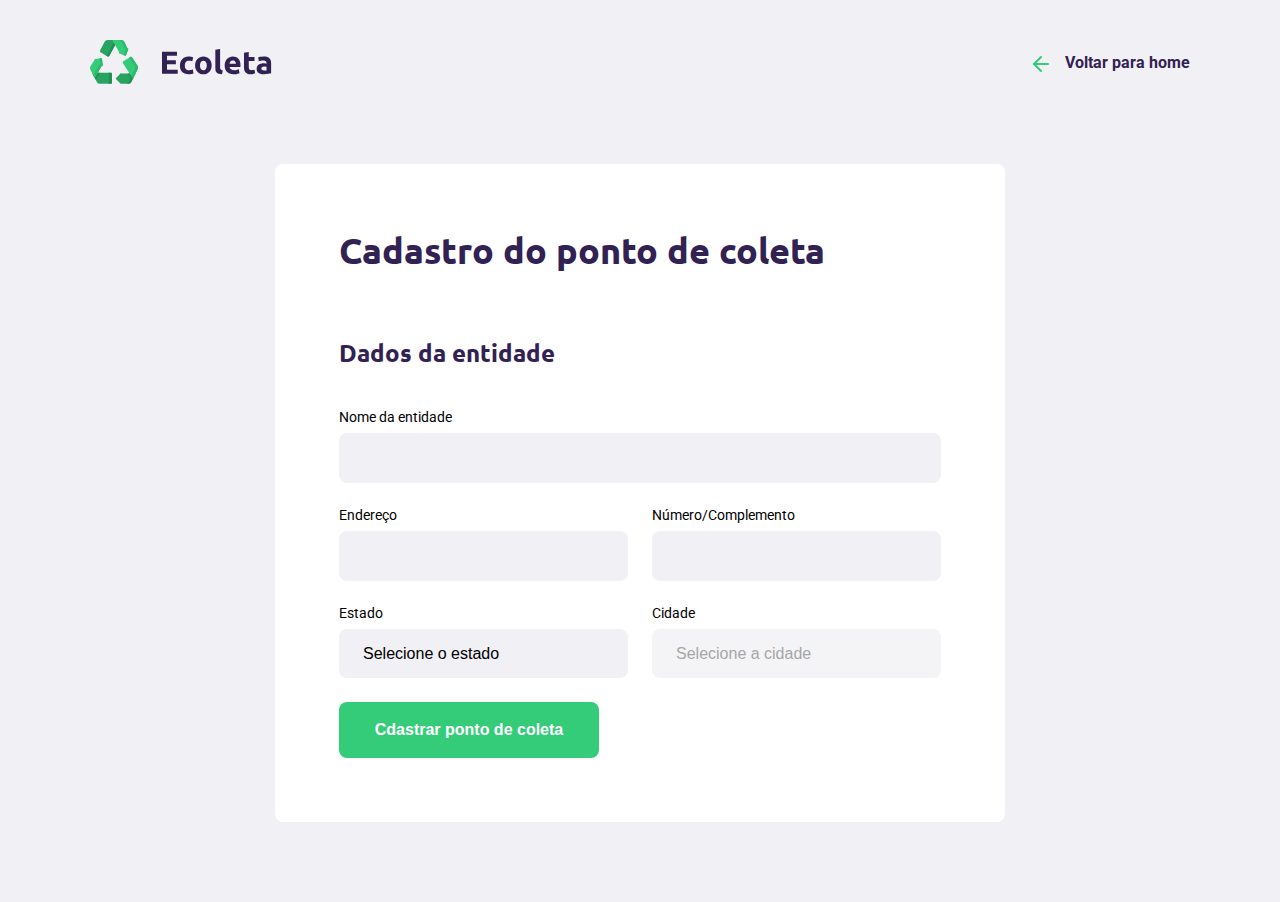
==== create-point.html @ 8f97a9f0 "Metade da terceira tela" ====
<!DOCTYPE html>
<html lang="pt-br">

<head>
    <meta charset="UTF-8">
    <meta http-equiv="X-UA-Compatible" content="IE=edge">
    <meta name="viewport" content="width=device-width, initial-scale=1.0">
    <link rel="stylesheet" href="./style/style.css">
    <link rel="stylesheet" href="./style/create-point.css">
    <link rel="stylesheet" href="./style/responsive.css">
    <link rel="preconnect" href="https://fonts.googleapis.com">
    <link rel="preconnect" href="https://fonts.gstatic.com" crossorigin>
    <link
        href="https://fonts.googleapis.com/css2?family=Roboto:ital,wght@0,100;0,300;0,400;0,500;0,700;1,100;1,300;1,400;1,500;1,700&display=swap"
        rel="stylesheet">
    <link href="https://fonts.googleapis.com/css2?family=Ubuntu:wght@700&display=swap" rel="stylesheet">
    <title>Criar um ponto de coleta</title>
</head>

<body>
    <div id="page-create-point">
        <div class="content">
            <header>
                <img src="./assets/logo.svg" alt="Logomarca">

                <a href="./index.html"> <span></span>Voltar para home</a>
            </header>
        </div>
        <form action="">
            <h1>Cadastro do ponto de coleta</h1>

            <fieldset>
                <legend>
                    <h2>Dados da entidade</h2>
                </legend>
                <div class="fild">
                    <label for="name">Nome da entidade</label>
                    <input type="text" name="name">
                </div>

                <div class="field-group">
                    <div class="fild">
                        <label for="address">Endereço</label>
                        <input type="text" name="adress">
                    </div>
                    <div class="fild">
                        <label for="adress2">Número/Complemento</label>
                        <input type="text" name="address2">
                    </div>
                </div>

                <div class="field-group">
                    <div class="fild">
                        <label for="uf">Estado</label>
                        <select name="uf" id="">
                            <option value="">Selecione o estado</option>
                        </select>
                    </div>

                    <div class="fild">
                        <label for="city">Cidade</label>
                        <select name="city" id="" disabled>
                            <option value="">Selecione a cidade</option>
                        </select>
                    </div>
                </div>
            </fieldset>

            <!-- <fieldset>
                <legend>
                    <h2>Itens de coleta</h2>
                </legend>

            </fieldset> -->

            <button type="submit">
                Cdastrar ponto de coleta
            </button>
        </form>
    </div>

    <script src="scripts/create-point.js" defer type="text/javascript">

    </script>
</body>

</html>
---- style/style.css ----
:root{
    --greenpeace: #34CB79;
    --hover-greenpeac: #2fb86e;
    --desaturado: #E1FAEC;
    --titles: #322153;
    --texts: #6C6C80;
    --texts-sup: #A0A0B2;
    --blocks: #fff;
    --backgroun: #F0F0F5;
}
*{
    box-sizing: border-box;
    margin: 0;
    padding: 0;
}
body{
    font-family: 'Roboto', arial, sans-serif;

    background-color: var(--backgroun);

    --webkit-font-smoothin: antialiased;
}

a{
    text-decoration: none;
}

h1, h2, h3, h4, h5, h6{
    color: var(--titles);
    font-family: 'Ubuntu', sans-serif;
}
header{
    margin-top: 40px;
    display: flex;
    justify-content: space-between;
    align-items: center;
}

#page-home header a{
    display: flex;
    color: var(--titles);
    font-weight: 700;
}

#page-home .content header a span{
    background: url(../assets/log-in.svg);
    width: 20px;
    height: 20px;
    margin-right: 15px;
    display: flex;
}

#page-home main{
    display: flex;
    flex-direction: column;
    max-width: 560px;
    flex-grow: 1;
    justify-content: center;
}
#page-home main p{
    font-size: 24px;
    line-height: 38px;
    color: var(--texts);

}

#page-home main a{
    max-width: 360px;
    background-color: var(--greenpeace);
    height: 72px;
    border-radius: 8px;
    display: flex;
    align-items: center;
    margin-top: 40px;
    color: var(--blocks);
    
}

#page-home main a:hover{
    background-color: var(--hover-greenpeac);
    transition: 400ms;
}

#page-home main a span{
    background-color: rgba(0, 0, 0, 0.08);
    
    border-top-left-radius: 8px;
    border-bottom-left-radius: 8px;
    height: 72px;
    width: 72px;
    
    display: flex;
    align-items: center;
    justify-content: center;
}

#page-home main a span::after{
    content: "";
    background-image: url('../assets/search.svg');
    width: 20px;
    height: 20px;
}

#page-home main a strong{
    display: flex;
    flex: 1;
    justify-content: center;
}

#page-home main h1{
    font-size: 54px;
    color: var(--titles);
}


.modal-overlay{
    opacity: 0;
    visibility: hidden;
    position: fixed;
    top: 0;
    width: 100%;
    height: 100%;
    background-color: rgba(0, 0, 0, 0.93);
}

.modal-overlay.active{
        opacity: 1;
        visibility: visible;
}

.modal-overlay h1{
    color: #fff;
    margin-bottom: 28px;
    font-size: 38px;
}

#card-form{
    display: flex;
    flex-direction: column;
    justify-content: center;
    align-items: center;
    height: 100vh;
}

#form-coleta{
    width: 400px;
    text-align: center;
}

#form-coleta form input, #form-coleta button{
    min-width: 400px;
    height: 48px;
    border-radius: 8px;
    border: none;
    font-family: 'Roboto', Arial, Helvetica, sans-serif;
    font-size: 14px;
}

#form-coleta form input{
    box-sizing: border-box;
    padding-left: 20px;
    margin-bottom: 5px;
    color: var(--texts-sup);
    
}

#form-coleta form button{
    background-color: var(--greenpeace);
    color: var(--blocks);
    font-size: 18px;
    height: 58px;
    font-weight: 600;
}
#form-coleta form button:hover{

background-color: var(--hover-greenpeac);
transition: 400ms;

}
---- style/create-point.css ----
:root{
    --greenpeace: #34CB79;
    --hover-greenpeac: #2fb86e;
    --desaturado: #E1FAEC;
    --titles: #322153;
    --texts: #6C6C80;
    --texts-sup: #A0A0B2;
    --blocks: #fff;
    --backgroun: #F0F0F5;
}
#page-create-point{
    width: 90%;
    max-width: 1100px;

    margin: 0px auto;
}

#page-create-point header a{
    color: var(--titles);
    font-weight: bold;
    display: flex;
    align-items: center;

}

#page-create-point header a span{
    background-image: url(../assets/arrow-left.svg);
    margin-right: 16px;
    display: flex;    
    width: 20px;
    height: 20px;
}

form{
    max-width: 730px;
    margin: 80px auto;

    background-color: white;
    padding: 64px;

    border-radius: 8px;
}

form h1{
    font-size: 36px;
}

form fieldset{
    margin-top: 64px;
    border: none;
}

form legend{
    margin-bottom: 40px;
}

form legend h2{
    font-size: 24px;
}

form .fild{
    /*PREENCHE TUDO*/
    display: flex;
    flex: 1;
    flex-direction: column;
    margin-bottom: 24px;
}

form .field-group{
    display: flex;

}

form input, form select{
    background-color: var(--backgroun);
    border: none;
    padding: 16px 24px;
    font-size: 16px;
    outline: none;
    border-radius: 8px;
}

form select{
    -webkit-appearance: none;
    -moz-appearance: none;
    appearance: none;

    /* TIRAR A SETINHA, FORMATAÇÃO PADRÃO DO NAVEGADOPR */
}

form label{
    font-size: 14px;
    margin-bottom: 8px;
}

form .field-group .fild + .fild{ /*PEGANDO O SEGUNDO ELEMENTO DO GRUPO*/
    margin-left: 24px;
}

form button{
    width: 260px;
    background-color: var(--greenpeace);

    border: none;
    font-size: 16px;
    font-weight: bold;
    height: 56px;

    color: var(--blocks);
    border-radius: 8px;
}

form button:hover{
    background-color: var(--hover-greenpeac);
    transition: background-color 400ms;
}
---- style/responsive.css ----
@media(max-width: 900px){ /*max: quando for menor que vai ser aplicado*/
    #page-home{
        background-position-x: 70vw;
    }

    #page-home .content{
        align-items: center;
        text-align: center;
    }
    #page-home header a{
        position: absolute;
        bottom: 48px;
        left: 50%;
        transform: translateX(-50%);/*acha ponto medio e joga no meio*/
    }
    #page-home main{
        align-items: center;
    }
}

@media(min-width: 1700px){
    #page-home{
        background-position-x: 40vw;
    }
}

@media(max-height:760px) {
    #page-home{
        background-position-y: 200px;
    }
}

@media(max-height:740px) {
    #page-home main h1{
        font-size: 2.5em;
        
    }

    #page-home main p{ 
        font-size: 1.3rem;
        line-height: 25px;
    }

    #page-home header a{
        position: absolute;
        bottom: 38px;
        left: 50%;
        transform: translateX(-50%);/*acha ponto medio e joga no meio*/
    }
}
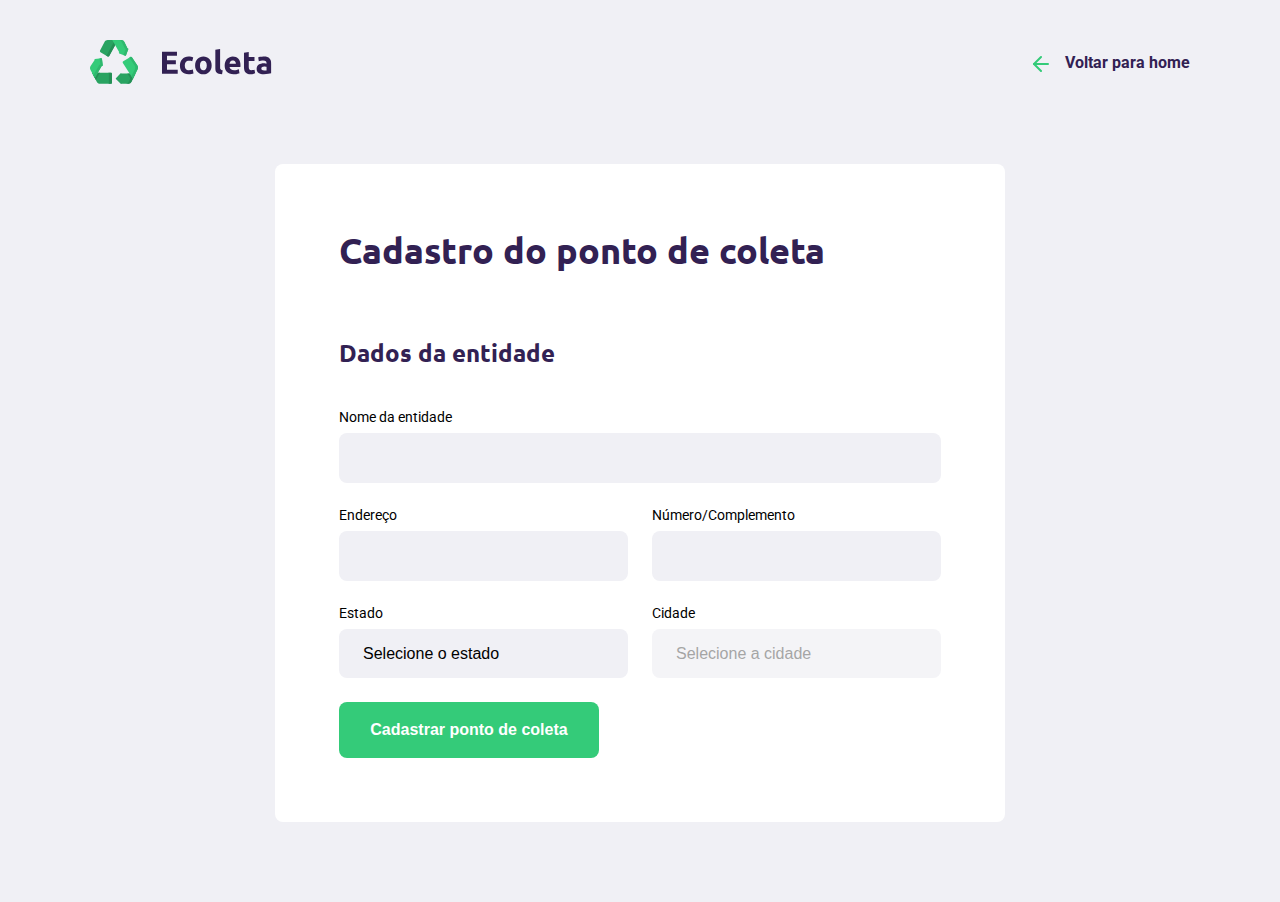
==== commit 7139ff0a: "Aula 2 completa" ====
--- a/create-point.html
+++ b/create-point.html
@@ -53,14 +53,14 @@
                     <div class="fild">
                         <label for="uf">Estado</label>
                         <select name="uf" id="">
-                            <option value="">Selecione o estado</option>
+                            <option name="selecionar">Selecione o estado</option>
                         </select>
                     </div>
 
                     <div class="fild">
                         <label for="city">Cidade</label>
                         <select name="city" id="" disabled>
-                            <option value="">Selecione a cidade</option>
+                            <option name="selecionar" value ="1">Selecione a cidade</option>
                         </select>
                     </div>
                 </div>
@@ -74,7 +74,7 @@
             </fieldset> -->
 
             <button type="submit">
-                Cdastrar ponto de coleta
+                Cadastrar ponto de coleta
             </button>
         </form>
     </div>
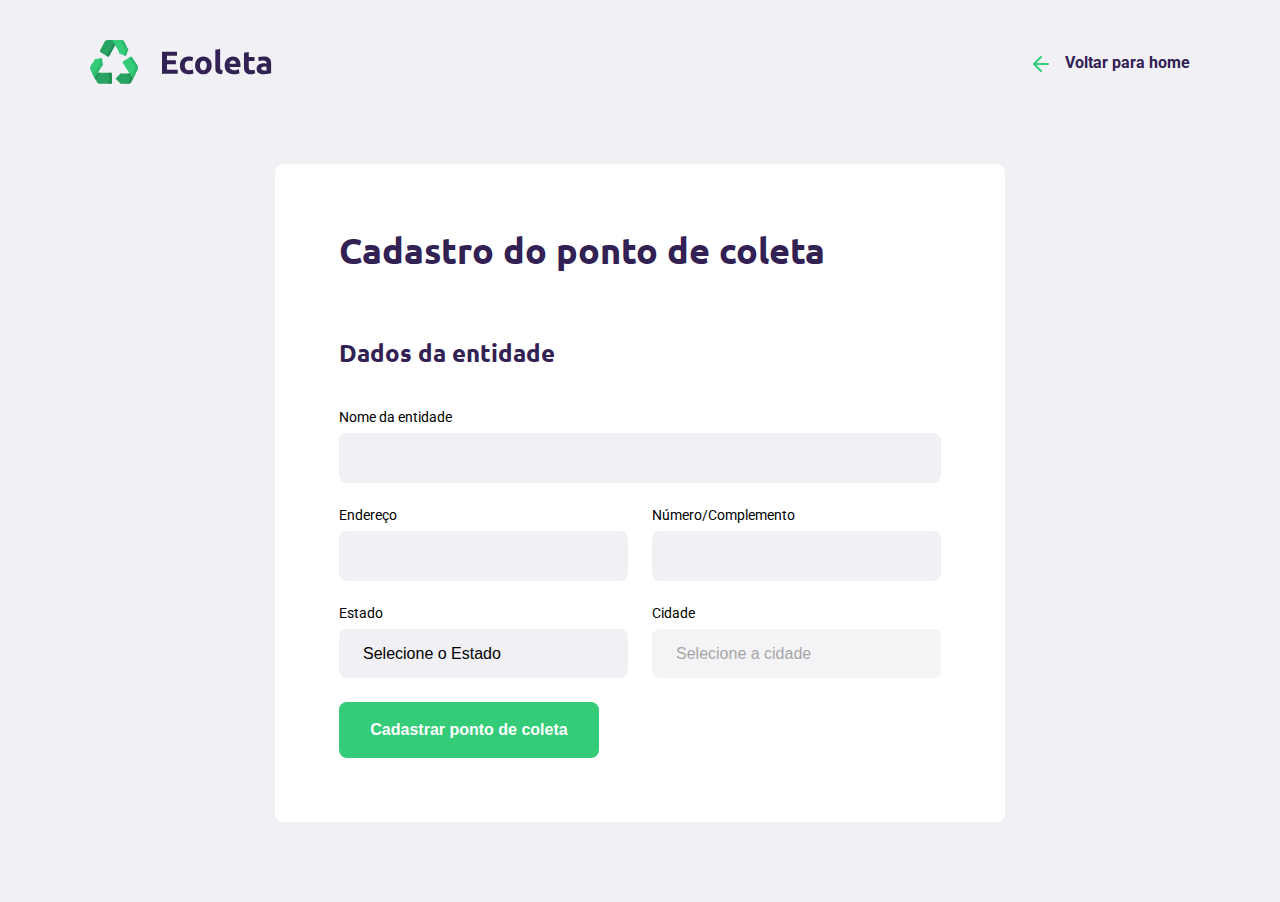
==== commit 7095847c: "Corrigintdo Get na URL" ====
--- a/create-point.html
+++ b/create-point.html
@@ -53,8 +53,9 @@
                     <div class="fild">
                         <label for="uf">Estado</label>
                         <select name="uf" id="">
-                            <option name="selecionar">Selecione o estado</option>
+                            <option name="selecionar">Selecione o Estado</option>
                         </select>
+                        <input type="hidden" name="state" value="1">
                     </div>
 
                     <div class="fild">
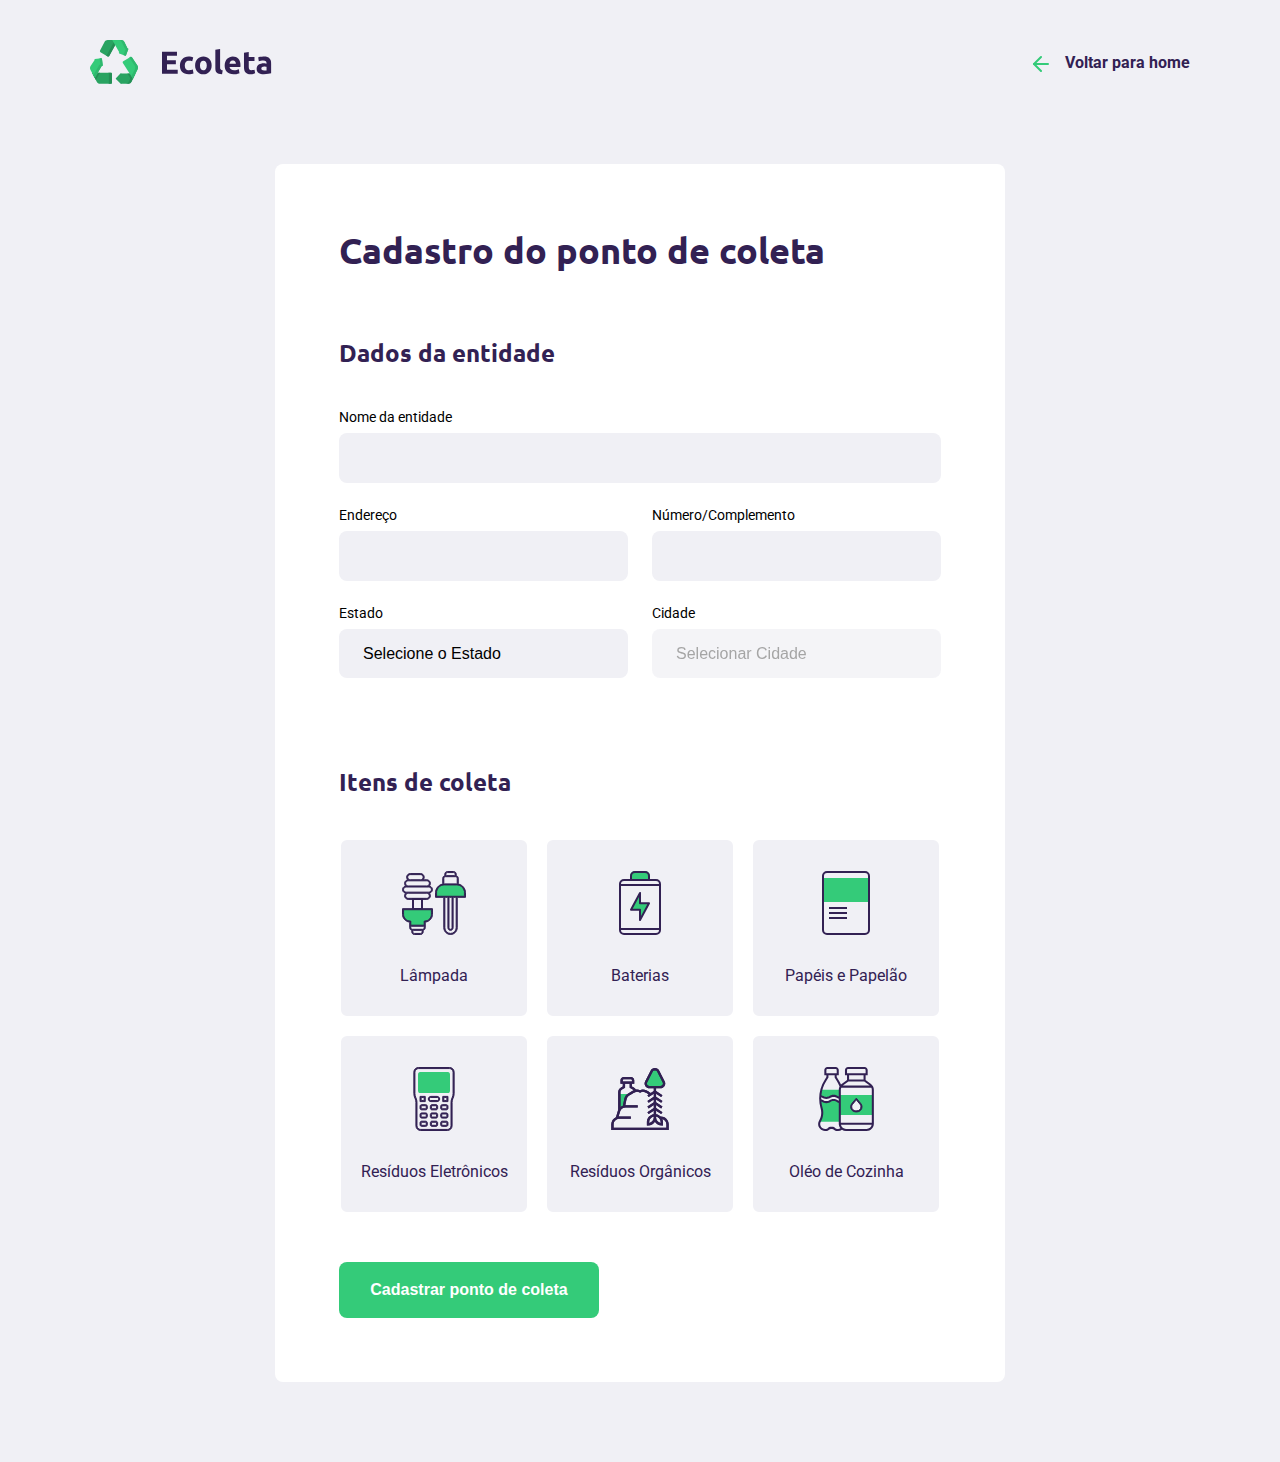
==== commit b7715a17: "Retornando" ====
--- a/create-point.html
+++ b/create-point.html
@@ -35,24 +35,24 @@
                 </legend>
                 <div class="fild">
                     <label for="name">Nome da entidade</label>
-                    <input type="text" name="name">
+                    <input type="text" name="name" required>
                 </div>
 
                 <div class="field-group">
                     <div class="fild">
                         <label for="address">Endereço</label>
-                        <input type="text" name="adress">
+                        <input type="text" name="addres" required>
                     </div>
                     <div class="fild">
                         <label for="adress2">Número/Complemento</label>
-                        <input type="text" name="address2">
+                        <input type="text" name="addres2" required>
                     </div>
                 </div>
 
                 <div class="field-group">
                     <div class="fild">
                         <label for="uf">Estado</label>
-                        <select name="uf" id="">
+                        <select name="uf" id="" required>
                             <option name="selecionar">Selecione o Estado</option>
                         </select>
                         <input type="hidden" name="state" value="1">
@@ -60,19 +60,53 @@
 
                     <div class="fild">
                         <label for="city">Cidade</label>
-                        <select name="city" id="" disabled>
-                            <option name="selecionar" value ="1">Selecione a cidade</option>
+                        <select name="city" id="" disabled required>
+                            <option value="0">Selecionar Cidade</option>
                         </select>
                     </div>
                 </div>
             </fieldset>
 
-            <!-- <fieldset>
+            <fieldset>
                 <legend>
                     <h2>Itens de coleta</h2>
                 </legend>
 
-            </fieldset> -->
+                <div class="itens-grid">
+                    <li data-id="1">
+                        <img src="/assets/lampadas.svg" alt="Lampadas">
+                        <span>Lâmpada</span>
+                    </li>
+                    
+                    <li data-id="2">
+                        <img src="/assets/baterias.svg" alt="baterias">
+                        <span>Baterias</span>
+                    </li>
+                    
+                    <li data-id="3">
+                        <img src="/assets/papeis-papelao.svg" alt="papeis-papelao">
+                        <span>Papéis e Papelão</span>
+                    </li>
+                    
+                    <li data-id="4">
+                        <img src="/assets/eletronicos.svg" alt="Resíduos Eletrônicos">
+                        <span>Resíduos Eletrônicos</span>
+                    </li>
+                    
+                    <li data-id="5">
+                        <img src="/assets/organicos.svg" alt="Resíduos Orgânicos">
+                        <span>Resíduos Orgânicos</span>
+                    </li>
+                    
+                    <li data-id="6">
+                        <img src="/assets/oleo.svg" alt="Oléo de Cozinha">
+                        <span>Oléo de Cozinha</span>
+                    </li>
+                    
+                    <input type="hidden" name="items">
+                </div>
+
+            </fieldset>
 
             <button type="submit">
                 Cadastrar ponto de coleta
--- a/style/create-point.css
+++ b/style/create-point.css
@@ -113,4 +113,46 @@
 form button:hover{
     background-color: var(--hover-greenpeac);
     transition: background-color 400ms;
+}
+
+form select[name="city"]{
+    content: "Selecione a Cidade";
+}
+
+.itens-grid {
+    display: grid;
+    list-style: none;
+
+    grid-template-columns: 1fr 1fr 1fr;
+    gap: 16px;
+    margin-bottom: 48px;
+}
+
+.itens-grid li{
+    display: flex;
+    flex-direction: column;
+    justify-content: space-evenly;
+    align-items: center;
+    border: 2px solid white;
+    border-radius: 8px;
+    height: 180px;
+    text-align: center;
+    background-color: var(--backgroun);
+
+    cursor: pointer;
+
+}
+
+.itens-grid li span{
+    color: var(--titles);
+}
+
+.itens-grid li.selected{
+    background-color: var(--desaturado);
+    border: 2px solid var(--hover-greenpeac);
+}
+
+.itens-grid li img, 
+.itens-grid li span{
+    pointer-events: none;
 }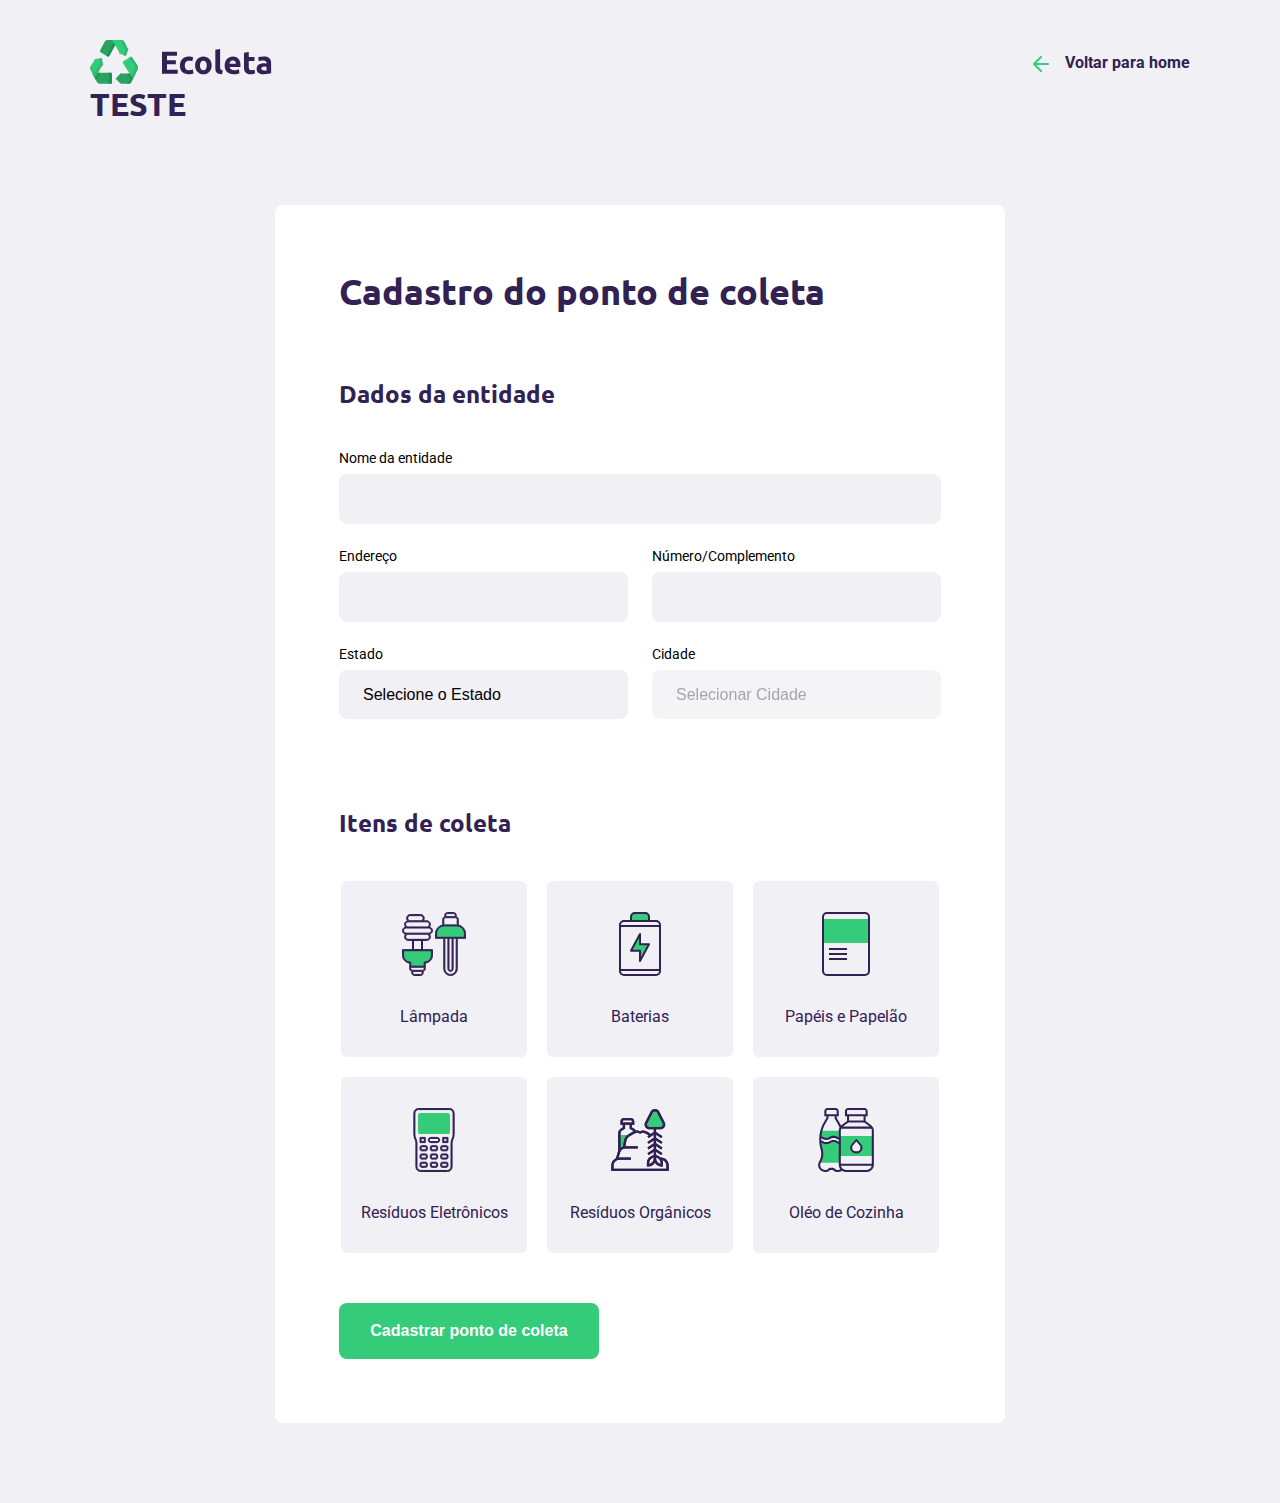
==== commit de219143: "teste" ====
--- a/create-point.html
+++ b/create-point.html
@@ -25,6 +25,7 @@
 
                 <a href="./index.html"> <span></span>Voltar para home</a>
             </header>
+            <h1>TESTE</h1>
         </div>
         <form action="">
             <h1>Cadastro do ponto de coleta</h1>
